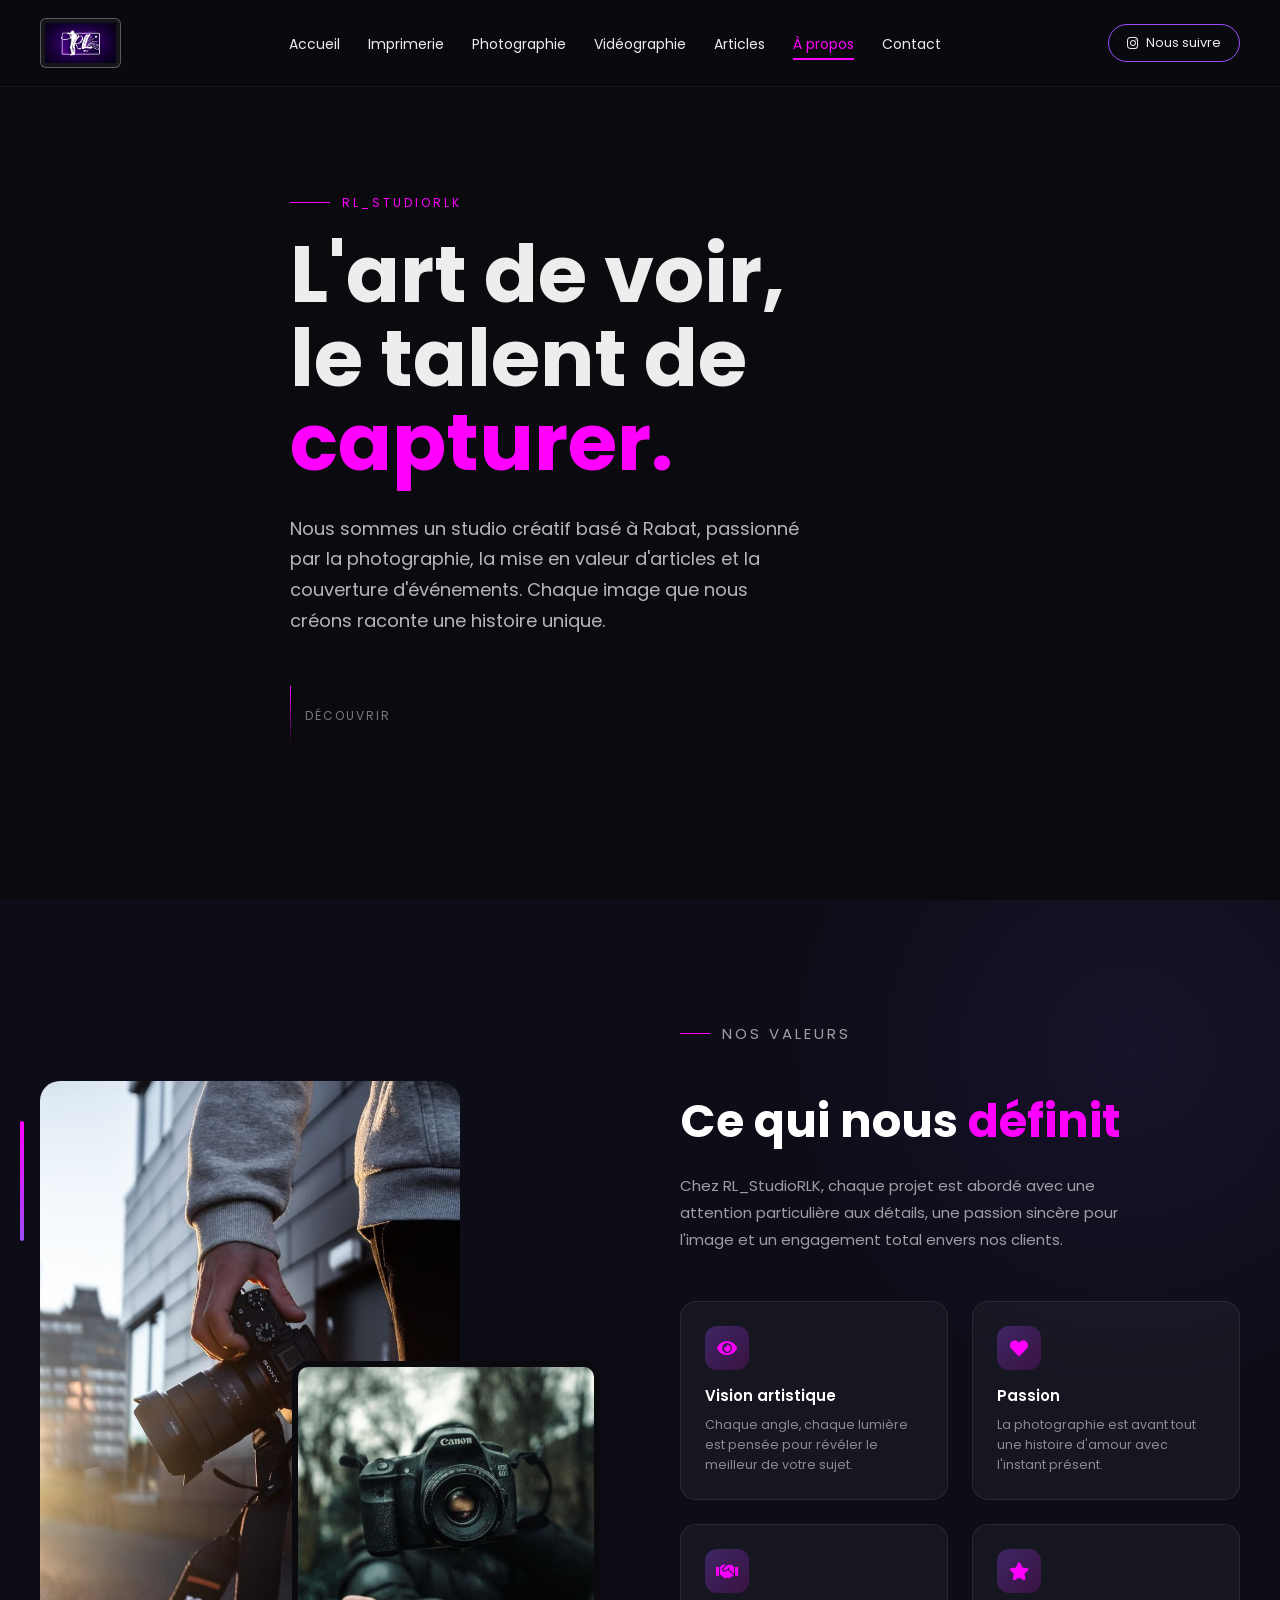
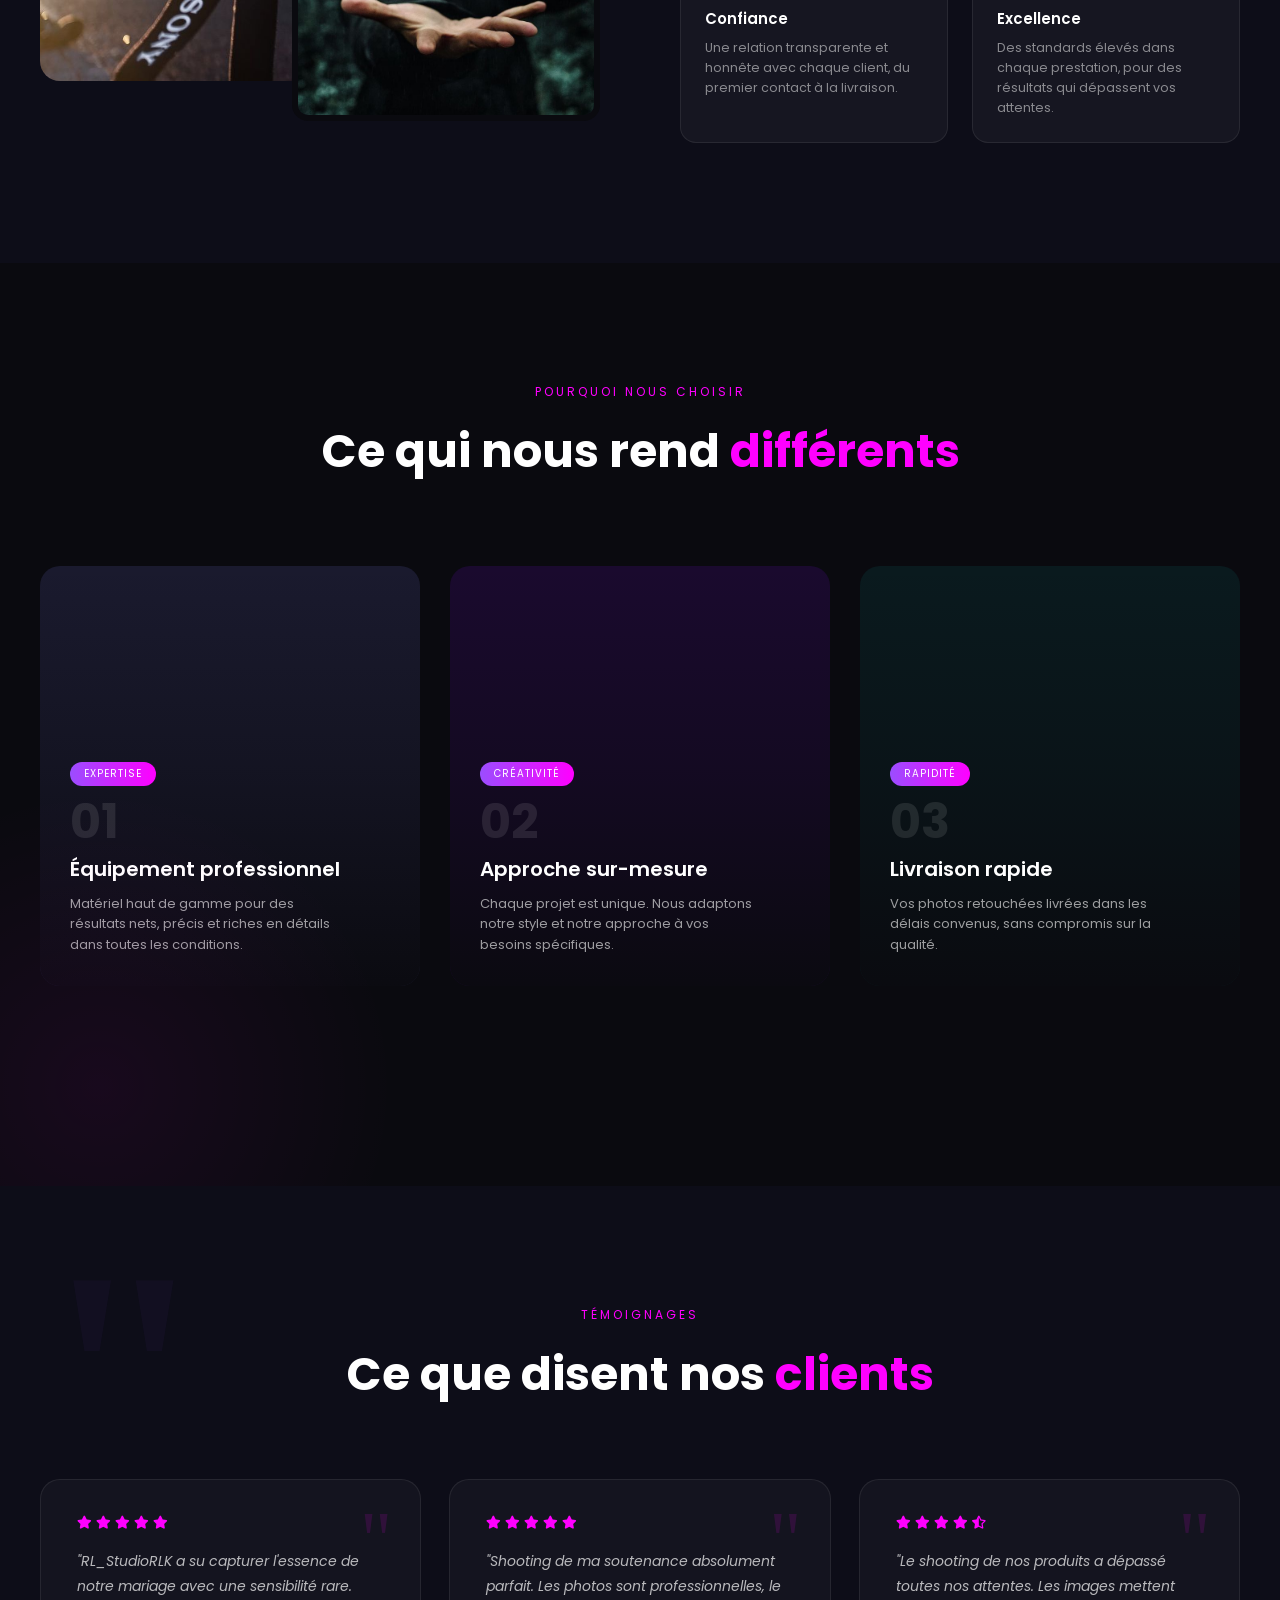
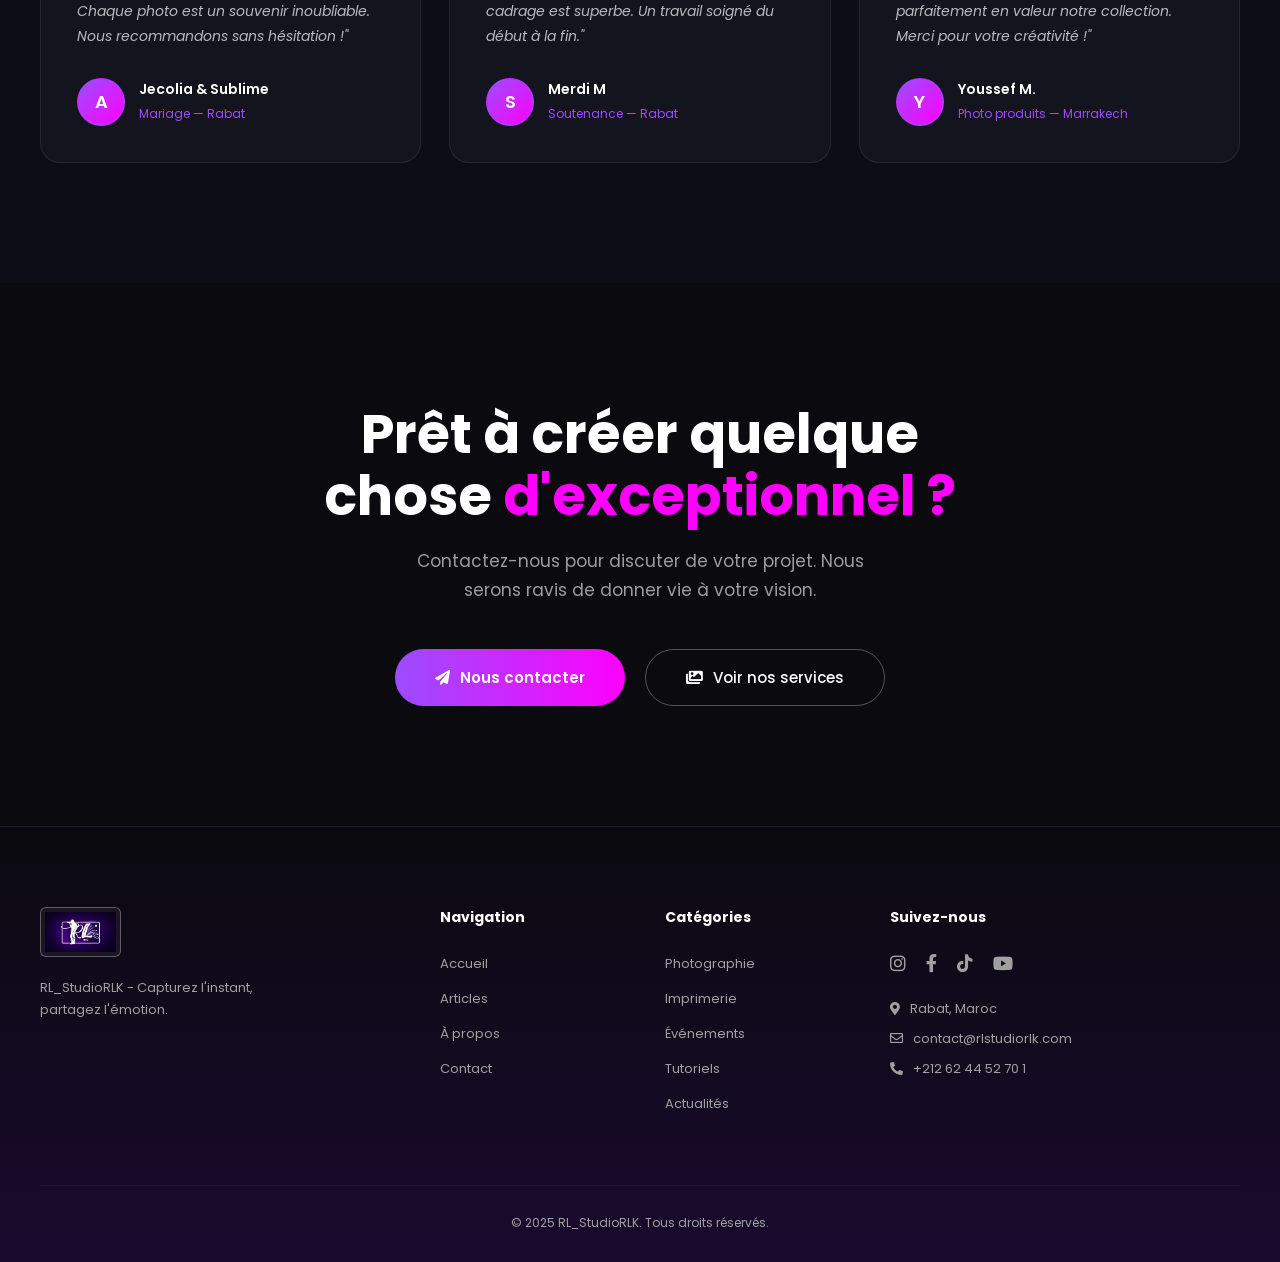
==== a propos.html @ 7da721a1 "mise à jour" ====
<!DOCTYPE html>
<html lang="fr">
<head>
    <meta charset="UTF-8">
    <meta name="viewport" content="width=device-width, initial-scale=1.0">
    <title>RL_STUDIORLK - À propos</title>
    <link rel="stylesheet" href="https://cdnjs.cloudflare.com/ajax/libs/font-awesome/5.15.3/css/all.min.css">
    <link href="https://fonts.googleapis.com/css2?family=Poppins:wght@300;400;500;600;700&display=swap" rel="stylesheet">
    <style>
        :root {
            --primary: #9b4dff;
            --accent: #ff00ff;
            --bg-dark: #0a0a0f;
            --text-light: #ffffff;
            --text-gray: #a0a0a0;
            --nav-bg: rgba(10, 10, 15, 0.97);
        }
        * { margin: 0; padding: 0; box-sizing: border-box; font-family: 'Poppins', sans-serif; }
        body { background-color: var(--bg-dark); color: #ededed; overflow-x: hidden; }
        a { text-decoration: none; color: inherit; }
        ul { list-style: none; }
        .container { max-width: 1600px; margin: 0 auto; padding: 0 40px; }

        /* ===== ANIMATIONS ===== */
        .reveal { opacity: 0; transform: translateY(40px); transition: opacity 0.8s ease, transform 0.8s ease; }
        .reveal.from-left { transform: translateX(-60px); }
        .reveal.from-right { transform: translateX(60px); }
        .reveal.visible { opacity: 1; transform: translate(0, 0); }
        .reveal.delay-1 { transition-delay: 0.1s; }
        .reveal.delay-2 { transition-delay: 0.2s; }
        .reveal.delay-3 { transition-delay: 0.3s; }
        .reveal.delay-4 { transition-delay: 0.4s; }
        .reveal.delay-5 { transition-delay: 0.5s; }

        /* ===== NAVBAR ===== */
        nav { position: fixed; top: 0; left: 0; right: 0; z-index: 1000; background: var(--nav-bg); padding: 18px 0; border-bottom: 1px solid rgba(255,255,255,0.05); backdrop-filter: blur(10px); }
        nav .container { display: flex; justify-content: space-between; align-items: center; }
        .logo { font-weight: 700; font-size: 22px; display: flex; align-items: center; gap: 10px; z-index: 1100; position: relative; }
        .logo-box { border: 1px solid rgba(255,255,255,0.3); padding: 4px; border-radius: 6px; display: flex; align-items: center; justify-content: center; background: rgba(255,255,255,0.05); }
        .logo-box img { height: 40px; width: auto; display: block; object-fit: contain; }
        .nav-links { display: flex; gap: 28px; }
        .nav-links li a { font-size: 14px; font-weight: 400; transition: color 0.3s; }
        .nav-links li a:hover { color: var(--primary); }
        .nav-links li a.active { color: var(--accent); border-bottom: 2px solid var(--accent); padding-bottom: 4px; }
        .btn-follow { border: 1px solid var(--primary); padding: 8px 18px; border-radius: 20px; display: flex; align-items: center; gap: 8px; font-size: 13px; transition: background 0.3s, color 0.3s; white-space: nowrap; }
        .btn-follow:hover { background: var(--primary); color: white; }

        /* ===== HAMBURGER ===== */
        .mobile-close { position: absolute; top: 24px; right: 24px; width: 44px; height: 44px; background: rgba(255,255,255,0.08); border: 1px solid rgba(255,255,255,0.25); border-radius: 50%; display: flex; justify-content: center; align-items: center; cursor: pointer; z-index: 10; padding: 0; transition: background 0.3s, border-color 0.3s; }
        .mobile-close:hover { background: rgba(255,255,255,0.15); border-color: white; }
        .mobile-close span { display: block; width: 20px; height: 2px; background: #fff; border-radius: 2px; position: absolute; }
        .mobile-close span:nth-child(1) { transform: rotate(45deg); }
        .mobile-close span:nth-child(2) { transform: rotate(-45deg); }
        .hamburger { display: none; flex-direction: column; justify-content: center; align-items: center; gap: 5px; width: 40px; height: 40px; cursor: pointer; z-index: 1200; position: relative; border: 1px solid rgba(255,255,255,0.15); border-radius: 8px; padding: 8px; background: transparent; transition: border-color 0.3s; }
        .hamburger:hover { border-color: var(--primary); }
        .hamburger.open { border-color: rgba(255,255,255,0.5); background: rgba(255,255,255,0.05); }
        .hamburger span { display: block; width: 22px; height: 2px; background: #fff; border-radius: 2px; transition: all 0.35s cubic-bezier(0.4,0,0.2,1); transform-origin: center; }
        .hamburger.open span:nth-child(1) { transform: translateY(7px) rotate(45deg); }
        .hamburger.open span:nth-child(2) { opacity: 0; transform: scaleX(0); }
        .hamburger.open span:nth-child(3) { transform: translateY(-7px) rotate(-45deg); }
        .mobile-menu { display: none; position: fixed; top: 0; left: 0; right: 0; bottom: 0; background: var(--bg-dark); z-index: 1100; flex-direction: column; justify-content: center; align-items: center; opacity: 0; pointer-events: none; transition: opacity 0.4s ease; }
        .mobile-menu.open { opacity: 1; pointer-events: all; }
        .mobile-menu::before { content: ''; position: absolute; top: -200px; right: -200px; width: 600px; height: 600px; background: radial-gradient(circle, rgba(155,77,255,0.12) 0%, transparent 70%); pointer-events: none; }
        .mobile-menu::after { content: ''; position: absolute; bottom: -200px; left: -200px; width: 500px; height: 500px; background: radial-gradient(circle, rgba(255,0,255,0.08) 0%, transparent 70%); pointer-events: none; }
        .mobile-nav-links { display: flex; flex-direction: column; align-items: center; gap: 8px; width: 100%; padding: 0 30px; position: relative; z-index: 1; }
        .mobile-nav-links li { width: 100%; text-align: center; opacity: 0; transform: translateY(20px); transition: opacity 0.4s ease, transform 0.4s ease; }
        .mobile-menu.open .mobile-nav-links li { opacity: 1; transform: translateY(0); }
        .mobile-menu.open .mobile-nav-links li:nth-child(1){transition-delay:.1s}
        .mobile-menu.open .mobile-nav-links li:nth-child(2){transition-delay:.17s}
        .mobile-menu.open .mobile-nav-links li:nth-child(3){transition-delay:.24s}
        .mobile-menu.open .mobile-nav-links li:nth-child(4){transition-delay:.31s}
        .mobile-menu.open .mobile-nav-links li:nth-child(5){transition-delay:.38s}
        .mobile-menu.open .mobile-nav-links li:nth-child(6){transition-delay:.45s}
        .mobile-nav-links li a { display: block; font-size: 28px; font-weight: 600; color: white; padding: 14px 0; letter-spacing: 1px; transition: color 0.3s; border-bottom: 1px solid rgba(255,255,255,0.06); }
        .mobile-nav-links li:last-child a { border-bottom: none; }
        .mobile-nav-links li a:hover, .mobile-nav-links li a.active { color: var(--accent); }
        .mobile-follow { margin-top: 40px; opacity: 0; transform: translateY(20px); transition: opacity 0.4s ease 0.55s, transform 0.4s ease 0.55s; position: relative; z-index: 1; }
        .mobile-menu.open .mobile-follow { opacity: 1; transform: translateY(0); }
        .mobile-follow a { display: flex; align-items: center; gap: 10px; background: linear-gradient(90deg,#9b4dff,#ff00ff); padding: 14px 40px; border-radius: 30px; font-size: 15px; font-weight: 600; color: white; }
        .mobile-social { display: flex; gap: 24px; margin-top: 30px; opacity: 0; transform: translateY(20px); transition: opacity 0.4s ease 0.62s, transform 0.4s ease 0.62s; position: relative; z-index: 1; }
        .mobile-menu.open .mobile-social { opacity: 1; transform: translateY(0); }
        .mobile-social a { color: var(--text-gray); font-size: 20px; transition: color 0.3s; }
        .mobile-social a:hover { color: var(--accent); }

        /* ===== HERO IMMERSIF ===== */
        .hero-about {
            min-height: 100vh;
            position: relative;
            display: flex;
            align-items: center;
            overflow: hidden;
        }

        .hero-about-bg {
            position: absolute;
            inset: 0;
            background: url('VOTRE_PHOTO_HERO.jpg') no-repeat center center; /* ← ton image */
            background-size: cover;
            z-index: 0;
            transform: scale(1.05);
            transition: transform 8s ease;
        }
        .hero-about-bg.loaded { transform: scale(1); }

        /* Dégradé sombre sur toute la surface */
        .hero-about::after {
            content: '';
            position: absolute;
            inset: 0;
            background: linear-gradient(
                to right,
                rgba(10,10,15,0.92) 0%,
                rgba(10,10,15,0.65) 50%,
                rgba(10,10,15,0.3) 100%
            );
            z-index: 1;
        }

        .hero-about .container {
            position: relative;
            z-index: 2;
            padding-top: 120px;
            padding-bottom: 80px;
        }

        .hero-about-label {
            font-size: 12px;
            text-transform: uppercase;
            letter-spacing: 3px;
            color: var(--accent);
            margin-bottom: 20px;
            display: flex;
            align-items: center;
            gap: 12px;
        }
        .hero-about-label::before {
            content: '';
            display: block;
            width: 40px;
            height: 1px;
            background: var(--accent);
        }

        .hero-about h1 {
            font-size: 80px;
            font-weight: 700;
            line-height: 1.05;
            margin-bottom: 30px;
            max-width: 700px;
        }
        .hero-about h1 span { color: var(--accent); }

        .hero-about-desc {
            font-size: 18px;
            color: rgba(255,255,255,0.7);
            max-width: 520px;
            line-height: 1.7;
            margin-bottom: 50px;
        }

        .hero-scroll {
            display: flex;
            align-items: center;
            gap: 14px;
            color: rgba(255,255,255,0.45);
            font-size: 12px;
            letter-spacing: 2px;
            text-transform: uppercase;
        }
        .scroll-line {
            width: 1px;
            height: 60px;
            background: linear-gradient(to bottom, var(--accent), transparent);
            animation: scrollPulse 2s ease infinite;
        }
        @keyframes scrollPulse {
            0%, 100% { opacity: 1; }
            50% { opacity: 0.3; }
        }

        /* ===== SECTION LABEL COMMUN ===== */
        .section-tag {
            font-size: 12px;
            text-transform: uppercase;
            letter-spacing: 3px;
            color: var(--accent);
            display: flex;
            align-items: center;
            gap: 12px;
            margin-bottom: 16px;
        }
        .section-tag::before {
            content: '';
            display: block;
            width: 30px;
            height: 1px;
            background: var(--accent);
        }

        /* ===== VALEURS ===== */
        .valeurs {
            padding: 120px 0;
            background: #0d0d18;
            position: relative;
            overflow: hidden;
        }

        .valeurs::before {
            content: '';
            position: absolute;
            top: -200px; right: -200px;
            width: 700px; height: 700px;
            background: radial-gradient(circle, rgba(155,77,255,0.08) 0%, transparent 70%);
            pointer-events: none;
        }

        .valeurs-layout {
            display: grid;
            grid-template-columns: 1fr 1fr;
            gap: 80px;
            align-items: center;
        }

        .valeurs-image {
            position: relative;
            height: 600px;
        }

        .valeurs-img-main {
            width: 75%;
            height: 100%;
            object-fit: cover;
            border-radius: 20px;
            display: block;
        }

        .valeurs-img-overlay {
            position: absolute;
            bottom: -40px;
            right: 0;
            width: 55%;
            height: 60%;
            object-fit: cover;
            border-radius: 16px;
            border: 6px solid var(--bg-dark);
        }

        .valeurs-accent-line {
            position: absolute;
            top: 40px;
            left: -20px;
            width: 4px;
            height: 120px;
            background: linear-gradient(to bottom, var(--accent), var(--primary));
            border-radius: 2px;
        }

        .valeurs-text h2 {
            font-size: 46px;
            font-weight: 700;
            line-height: 1.15;
            margin-bottom: 24px;
            color: white;
        }
        .valeurs-text h2 span { color: var(--accent); }

        .valeurs-text > p {
            font-size: 15px;
            color: rgba(255,255,255,0.6);
            line-height: 1.8;
            margin-bottom: 48px;
            max-width: 460px;
        }

        .valeurs-grid {
            display: grid;
            grid-template-columns: 1fr 1fr;
            gap: 24px;
        }

        .valeur-card {
            background: rgba(255,255,255,0.04);
            border: 1px solid rgba(255,255,255,0.08);
            border-radius: 16px;
            padding: 24px;
            transition: border-color 0.3s, background 0.3s;
        }
        .valeur-card:hover {
            border-color: rgba(155,77,255,0.4);
            background: rgba(155,77,255,0.06);
        }

        .valeur-icon {
            width: 44px;
            height: 44px;
            border-radius: 12px;
            background: linear-gradient(135deg, rgba(155,77,255,0.3), rgba(255,0,255,0.15));
            display: flex;
            align-items: center;
            justify-content: center;
            font-size: 18px;
            color: var(--accent);
            margin-bottom: 14px;
        }

        .valeur-card h4 {
            font-size: 15px;
            font-weight: 600;
            color: white;
            margin-bottom: 8px;
        }

        .valeur-card p {
            font-size: 12.5px;
            color: rgba(255,255,255,0.5);
            line-height: 1.6;
        }

        /* ===== POURQUOI NOUS ===== */
        .pourquoi {
            padding: 120px 0;
            background: var(--bg-dark);
            position: relative;
            overflow: hidden;
        }

        .pourquoi::after {
            content: '';
            position: absolute;
            bottom: -200px; left: -200px;
            width: 600px; height: 600px;
            background: radial-gradient(circle, rgba(255,0,255,0.06) 0%, transparent 70%);
            pointer-events: none;
        }

        .pourquoi-header {
            text-align: center;
            margin-bottom: 80px;
        }
        .pourquoi-header .section-tag {
            justify-content: center;
        }
        .pourquoi-header .section-tag::before { display: none; }
        .pourquoi-header h2 {
            font-size: 46px;
            font-weight: 700;
            color: white;
        }
        .pourquoi-header h2 span { color: var(--accent); }

        .pourquoi-grid {
            display: grid;
            grid-template-columns: repeat(3, 1fr);
            gap: 30px;
            margin-bottom: 80px;
        }

        .pourquoi-card {
            position: relative;
            border-radius: 20px;
            overflow: hidden;
            height: 420px;
            cursor: pointer;
        }

        .pourquoi-card-bg {
            position: absolute;
            inset: 0;
            background-size: cover;
            background-position: center;
            transition: transform 0.6s ease;
        }
        .pourquoi-card:hover .pourquoi-card-bg { transform: scale(1.08); }

        .pourquoi-card::after {
            content: '';
            position: absolute;
            inset: 0;
            background: linear-gradient(to top, rgba(10,10,15,0.95) 0%, rgba(10,10,15,0.4) 50%, transparent 100%);
            z-index: 1;
        }

        .pourquoi-card-content {
            position: absolute;
            bottom: 0;
            left: 0;
            right: 0;
            padding: 30px;
            z-index: 2;
        }

        .pourquoi-number {
            font-size: 48px;
            font-weight: 700;
            color: rgba(255,255,255,0.1);
            line-height: 1;
            margin-bottom: 8px;
            font-family: 'Poppins', sans-serif;
        }

        .pourquoi-card-content h3 {
            font-size: 20px;
            font-weight: 600;
            color: white;
            margin-bottom: 10px;
        }

        .pourquoi-card-content p {
            font-size: 13px;
            color: rgba(255,255,255,0.6);
            line-height: 1.6;
            max-width: 280px;
        }

        .pourquoi-tag {
            display: inline-block;
            background: linear-gradient(90deg, var(--primary), var(--accent));
            padding: 4px 14px;
            border-radius: 20px;
            font-size: 10px;
            text-transform: uppercase;
            letter-spacing: 1px;
            color: white;
            margin-bottom: 12px;
        }

        /* ===== TÉMOIGNAGES ===== */
        .temoignages {
            padding: 120px 0;
            background: #0d0d18;
            position: relative;
            overflow: hidden;
        }

        .temoignages::before {
            content: '"';
            position: absolute;
            top: 40px;
            left: 40px;
            font-size: 300px;
            font-weight: 700;
            color: rgba(155,77,255,0.04);
            line-height: 1;
            font-family: Georgia, serif;
            pointer-events: none;
        }

        .temoignages-header {
            text-align: center;
            margin-bottom: 70px;
        }
        .temoignages-header .section-tag {
            justify-content: center;
        }
        .temoignages-header .section-tag::before { display: none; }
        .temoignages-header h2 {
            font-size: 46px;
            font-weight: 700;
            color: white;
        }
        .temoignages-header h2 span { color: var(--accent); }

        .temoignages-grid {
            display: grid;
            grid-template-columns: repeat(3, 1fr);
            gap: 28px;
        }

        .temoignage-card {
            background: rgba(255,255,255,0.03);
            border: 1px solid rgba(255,255,255,0.08);
            border-radius: 20px;
            padding: 36px;
            position: relative;
            transition: border-color 0.3s, transform 0.3s;
        }
        .temoignage-card:hover {
            border-color: rgba(155,77,255,0.35);
            transform: translateY(-6px);
        }

        .temoignage-card::before {
            content: '"';
            position: absolute;
            top: 20px;
            right: 28px;
            font-size: 80px;
            color: rgba(255,0,255,0.12);
            font-family: Georgia, serif;
            line-height: 1;
        }

        .stars {
            display: flex;
            gap: 4px;
            margin-bottom: 20px;
        }
        .stars i { color: var(--accent); font-size: 13px; }

        .temoignage-card blockquote {
            font-size: 14px;
            color: rgba(255,255,255,0.7);
            line-height: 1.8;
            margin-bottom: 28px;
            font-style: italic;
        }

        .temoignage-author {
            display: flex;
            align-items: center;
            gap: 14px;
        }

        .author-avatar {
            width: 48px;
            height: 48px;
            border-radius: 50%;
            object-fit: cover;
            border: 2px solid rgba(155,77,255,0.4);
            background: linear-gradient(135deg, var(--primary), var(--accent));
            display: flex;
            align-items: center;
            justify-content: center;
            font-size: 18px;
            font-weight: 600;
            color: white;
            flex-shrink: 0;
        }

        .author-info h5 {
            font-size: 14px;
            font-weight: 600;
            color: white;
        }
        .author-info span {
            font-size: 12px;
            color: var(--primary);
        }

        /* ===== CTA FINAL ===== */
        .cta-section {
            padding: 120px 0;
            position: relative;
            overflow: hidden;
            text-align: center;
        }

        .cta-section-bg {
            position: absolute;
            inset: 0;
            background: url('VOTRE_PHOTO_CTA.jpg') no-repeat center center; /* ← ton image */
            background-size: cover;
            z-index: 0;
        }

        .cta-section::after {
            content: '';
            position: absolute;
            inset: 0;
            background: rgba(10,10,15,0.82);
            z-index: 1;
        }

        .cta-section .container {
            position: relative;
            z-index: 2;
        }

        .cta-section h2 {
            font-size: 54px;
            font-weight: 700;
            color: white;
            margin-bottom: 20px;
            line-height: 1.15;
        }
        .cta-section h2 span { color: var(--accent); }

        .cta-section p {
            font-size: 17px;
            color: rgba(255,255,255,0.6);
            max-width: 500px;
            margin: 0 auto 44px;
            line-height: 1.7;
        }

        .cta-buttons {
            display: flex;
            gap: 20px;
            justify-content: center;
            flex-wrap: wrap;
        }

        .btn-primary-cta {
            background: linear-gradient(90deg, var(--primary), var(--accent));
            color: white;
            padding: 16px 40px;
            border-radius: 40px;
            font-size: 15px;
            font-weight: 600;
            transition: opacity 0.3s, transform 0.3s;
            display: inline-flex;
            align-items: center;
            gap: 10px;
        }
        .btn-primary-cta:hover { opacity: 0.88; transform: translateY(-2px); }

        .btn-outline-cta {
            border: 1px solid rgba(255,255,255,0.3);
            color: white;
            padding: 16px 40px;
            border-radius: 40px;
            font-size: 15px;
            font-weight: 500;
            transition: border-color 0.3s, background 0.3s;
            display: inline-flex;
            align-items: center;
            gap: 10px;
        }
        .btn-outline-cta:hover { border-color: var(--primary); background: rgba(155,77,255,0.1); }

        /* ===== FOOTER ===== */
        footer { padding: 80px 0 30px; background: linear-gradient(to bottom, #0a0a0f, #1a0a2e); border-top: 1px solid rgba(255,255,255,0.05); }
        .footer-grid { display: grid; grid-template-columns: 2fr 1fr 1fr 2fr; gap: 50px; margin-bottom: 60px; }
        .footer-logo-desc p { font-size: 13px; color: var(--text-gray); margin-top: 20px; max-width: 250px; line-height: 1.7; }
        .footer-col h4 { font-size: 14px; margin-bottom: 22px; color: var(--text-light); }
        .footer-col ul li { margin-bottom: 10px; }
        .footer-col ul li a { font-size: 13px; color: var(--text-gray); transition: color 0.3s; }
        .footer-col ul li a:hover { color: var(--primary); }
        .footer-contact p { font-size: 13px; color: var(--text-gray); margin-bottom: 10px; display: flex; align-items: center; gap: 10px; }
        .social-icons { display: flex; gap: 20px; }
        .social-icons a { color: var(--text-gray); font-size: 18px; transition: color 0.3s; }
        .social-icons a:hover { color: var(--accent); }
        .footer-bottom { border-top: 1px solid rgba(255,255,255,0.05); padding-top: 28px; text-align: center; font-size: 12px; color: var(--text-gray); }

        /* ===== RESPONSIVE TABLET ===== */
        @media (max-width: 900px) {
            .nav-links, .btn-follow { display: none; }
            .hamburger { display: flex; }
            .mobile-menu { display: flex; }
            .container { padding: 0 28px; }

            .hero-about h1 { font-size: 52px; }
            .hero-about-desc { font-size: 16px; }

            .valeurs-layout { grid-template-columns: 1fr; gap: 50px; }
            .valeurs-image { height: 400px; }
            .valeurs-text h2 { font-size: 36px; }

            .pourquoi-grid { grid-template-columns: 1fr; gap: 20px; }
            .pourquoi-card { height: 320px; }
            .pourquoi-header h2 { font-size: 36px; }

            .temoignages-grid { grid-template-columns: 1fr; gap: 20px; }
            .temoignages-header h2 { font-size: 36px; }

            .cta-section h2 { font-size: 40px; }

            .footer-grid { grid-template-columns: 1fr 1fr; gap: 35px; }
            .footer-logo-desc { grid-column: 1 / -1; }
        }

        /* ===== RESPONSIVE MOBILE ===== */
        @media (max-width: 600px) {
            .container { padding: 0 20px; }
            .hero-about h1 { font-size: 38px; }
            .hero-about-desc { font-size: 14px; }
            .valeurs { padding: 80px 0; }
            .valeurs-grid { grid-template-columns: 1fr; }
            .valeurs-img-overlay { display: none; }
            .pourquoi { padding: 80px 0; }
            .temoignages { padding: 80px 0; }
            .cta-section { padding: 80px 0; }
            .cta-section h2 { font-size: 30px; }
            .cta-buttons { flex-direction: column; align-items: center; }
            .footer-grid { grid-template-columns: 1fr; gap: 30px; }
            footer { padding: 60px 0 25px; }
        }
    </style>
</head>
<body>

    <!-- ==================== NAVBAR ==================== -->
    <nav>
        <div class="container">
            <a href="index.html" class="logo"><div class="logo-box"><img src="LOGO.png" alt="RL Studio Logo"></div></a>
            <ul class="nav-links">
                <li><a href="index.html">Accueil</a></li>
                <li><a href="imprimerie.html">Imprimerie</a></li>
                <li><a href="photographie.html">Photographie</a></li>
                <li><a href="vidéographie.html">Vidéographie</a></li>
                <li><a href="articles.html">Articles</a></li>
             
                <li><a href="apropos.html" class="active">À propos</a></li>
                <li><a href="contacts.html">Contact</a></li>
            </ul>
            <a href="#" class="btn-follow"><i class="fab fa-instagram"></i> Nous suivre</a>
            <button class="hamburger" id="hamburger" aria-label="Ouvrir le menu"><span></span><span></span><span></span></button>
        </div>
    </nav>

    <!-- ==================== MOBILE MENU ==================== -->
    <div class="mobile-menu" id="mobileMenu">
        <button class="mobile-close" id="mobileClose" aria-label="Fermer le menu"><span></span><span></span></button>
        <ul class="mobile-nav-links">
            <li><a href="index.html">Accueil</a></li>
            <li><a href="imprimerie.html">Imprimerie</a></li>
            <li><a href="photographie.html">Photographie</a></li>
          <li><a href="vidéographie.html">Vidéographie</a></li>
                <li><a href="articles.html">Articles</a></li>
            <li><a href="a propos.html" class="active">À propos</a></li>
            <li><a href="contacts.html">Contact</a></li>
        </ul>
        <div class="mobile-follow"><a href="#"><i class="fab fa-instagram"></i> Nous suivre</a></div>
        <div class="mobile-social">
            <a href="#"><i class="fab fa-instagram"></i></a>
            <a href="#"><i class="fab fa-facebook-f"></i></a>
            <a href="#"><i class="fab fa-tiktok"></i></a>
            <a href="#"><i class="fab fa-youtube"></i></a>
        </div>
    </div>

    <!-- ==================== HERO IMMERSIF ==================== -->
    <section class="hero-about">
        <div class="hero-about-bg" id="heroBg"></div>
        <div class="container">
            <p class="hero-about-label reveal delay-1">RL_STUDIORLK</p>
            <h1 class="reveal delay-2">L'art de voir,<br>le talent de <span>capturer.</span></h1>
            <p class="hero-about-desc reveal delay-3">
                Nous sommes un studio créatif basé à Rabat, passionné par la photographie, la mise en valeur d'articles et la couverture d'événements. Chaque image que nous créons raconte une histoire unique.
            </p>
            <div class="hero-scroll reveal delay-4">
                <div class="scroll-line"></div>
                Découvrir
            </div>
        </div>
    </section>

    <!-- ==================== NOS VALEURS ==================== -->
    <section class="valeurs">
        <div class="container">
            <div class="valeurs-layout">
                <!-- Images -->
                <div class="valeurs-image reveal from-left delay-1">
                    <div class="valeurs-accent-line"></div>
                    <img src="pho.jpg" alt="Studio RL" class="valeurs-img-main">
                    <!-- ↑ remplace par ton image -->
                    <img src="ou.jpg" alt="Travail en studio" class="valeurs-img-overlay">
                    <!-- ↑ remplace par ton image -->
                </div>
                <!-- Texte + cartes valeurs -->
                <div class="valeurs-text">
                    <p class="section-tag reveal delay-1">Nos valeurs</p>
                    <h2 class="reveal delay-2">Ce qui nous <span>définit</span></h2>
                    <p class="reveal delay-3">Chez RL_StudioRLK, chaque projet est abordé avec une attention particulière aux détails, une passion sincère pour l'image et un engagement total envers nos clients.</p>
                    <div class="valeurs-grid">
                        <div class="valeur-card reveal delay-2">
                            <div class="valeur-icon"><i class="fas fa-eye"></i></div>
                            <h4>Vision artistique</h4>
                            <p>Chaque angle, chaque lumière est pensée pour révéler le meilleur de votre sujet.</p>
                        </div>
                        <div class="valeur-card reveal delay-3">
                            <div class="valeur-icon"><i class="fas fa-heart"></i></div>
                            <h4>Passion</h4>
                            <p>La photographie est avant tout une histoire d'amour avec l'instant présent.</p>
                        </div>
                        <div class="valeur-card reveal delay-4">
                            <div class="valeur-icon"><i class="fas fa-handshake"></i></div>
                            <h4>Confiance</h4>
                            <p>Une relation transparente et honnête avec chaque client, du premier contact à la livraison.</p>
                        </div>
                        <div class="valeur-card reveal delay-5">
                            <div class="valeur-icon"><i class="fas fa-star"></i></div>
                            <h4>Excellence</h4>
                            <p>Des standards élevés dans chaque prestation, pour des résultats qui dépassent vos attentes.</p>
                        </div>
                    </div>
                </div>
            </div>
        </div>
    </section>

    <!-- ==================== POURQUOI NOUS CHOISIR ==================== -->
    <section class="pourquoi">
        <div class="container">
            <div class="pourquoi-header">
                <p class="section-tag reveal delay-1">Pourquoi nous choisir</p>
                <h2 class="reveal delay-2">Ce qui nous rend <span>différents</span></h2>
            </div>
            <div class="pourquoi-grid">

                <div class="pourquoi-card reveal delay-1">
                    <div class="pourquoi-card-bg" style="background-image: url('VOTRE_PHOTO_POURQUOI_1.jpg'); background-color: #1a1a2e;"></div>
                    <!-- ↑ remplace par ton image -->
                    <div class="pourquoi-card-content">
                        <span class="pourquoi-tag">Expertise</span>
                        <div class="pourquoi-number">01</div>
                        <h3>Équipement professionnel</h3>
                        <p>Matériel haut de gamme pour des résultats nets, précis et riches en détails dans toutes les conditions.</p>
                    </div>
                </div>

                <div class="pourquoi-card reveal delay-2">
                    <div class="pourquoi-card-bg" style="background-image: url('VOTRE_PHOTO_POURQUOI_2.jpg'); background-color: #1a0a2e;"></div>
                    <!-- ↑ remplace par ton image -->
                    <div class="pourquoi-card-content">
                        <span class="pourquoi-tag">Créativité</span>
                        <div class="pourquoi-number">02</div>
                        <h3>Approche sur-mesure</h3>
                        <p>Chaque projet est unique. Nous adaptons notre style et notre approche à vos besoins spécifiques.</p>
                    </div>
                </div>

                <div class="pourquoi-card reveal delay-3">
                    <div class="pourquoi-card-bg" style="background-image: url('VOTRE_PHOTO_POURQUOI_3.jpg'); background-color: #0a1a1e;"></div>
                    <!-- ↑ remplace par ton image -->
                    <div class="pourquoi-card-content">
                        <span class="pourquoi-tag">Rapidité</span>
                        <div class="pourquoi-number">03</div>
                        <h3>Livraison rapide</h3>
                        <p>Vos photos retouchées livrées dans les délais convenus, sans compromis sur la qualité.</p>
                    </div>
                </div>

            </div>
        </div>
    </section>

    <!-- ==================== TÉMOIGNAGES ==================== -->
    <section class="temoignages">
        <div class="container">
            <div class="temoignages-header">
                <p class="section-tag reveal delay-1">Témoignages</p>
                <h2 class="reveal delay-2">Ce que disent nos <span>clients</span></h2>
            </div>
            <div class="temoignages-grid">

                <div class="temoignage-card reveal delay-1">
                    <div class="stars">
                        <i class="fas fa-star"></i><i class="fas fa-star"></i><i class="fas fa-star"></i><i class="fas fa-star"></i><i class="fas fa-star"></i>
                    </div>
                    <blockquote>
                        "RL_StudioRLK a su capturer l'essence de notre mariage avec une sensibilité rare. Chaque photo est un souvenir inoubliable. Nous recommandons sans hésitation !"
                    </blockquote>
                    <div class="temoignage-author">
                        <div class="author-avatar">A</div>
                        <div class="author-info">
                            <h5>Jecolia & Sublime</h5>
                            <span>Mariage — Rabat</span>
                        </div>
                    </div>
                </div>

                <div class="temoignage-card reveal delay-2">
                    <div class="stars">
                        <i class="fas fa-star"></i><i class="fas fa-star"></i><i class="fas fa-star"></i><i class="fas fa-star"></i><i class="fas fa-star"></i>
                    </div>
                    <blockquote>
                        "Shooting de ma soutenance absolument parfait. Les photos sont professionnelles, le cadrage est superbe. Un travail soigné du début à la fin."
                    </blockquote>
                    <div class="temoignage-author">
                        <div class="author-avatar">S</div>
                        <div class="author-info">
                            <h5>Merdi M</h5>
                            <span>Soutenance — Rabat</span>
                        </div>
                    </div>
                </div>

                <div class="temoignage-card reveal delay-3">
                    <div class="stars">
                        <i class="fas fa-star"></i><i class="fas fa-star"></i><i class="fas fa-star"></i><i class="fas fa-star"></i><i class="fas fa-star-half-alt"></i>
                    </div>
                    <blockquote>
                        "Le shooting de nos produits a dépassé toutes nos attentes. Les images mettent parfaitement en valeur notre collection. Merci pour votre créativité !"
                    </blockquote>
                    <div class="temoignage-author">
                        <div class="author-avatar">Y</div>
                        <div class="author-info">
                            <h5>Youssef M.</h5>
                            <span>Photo produits — Marrakech</span>
                        </div>
                    </div>
                </div>

            </div>
        </div>
    </section>

    <!-- ==================== CTA FINAL ==================== -->
    <section class="cta-section">
        <div class="cta-section-bg"></div>
        <div class="container">
            <h2 class="reveal delay-1">Prêt à créer quelque<br>chose <span>d'exceptionnel ?</span></h2>
            <p class="reveal delay-2">Contactez-nous pour discuter de votre projet. Nous serons ravis de donner vie à votre vision.</p>
            <div class="cta-buttons reveal delay-3">
                <a href="contacts.html" class="btn-primary-cta">
                    <i class="fas fa-paper-plane"></i> Nous contacter
                </a>
                <a href="photographie.html" class="btn-outline-cta">
                    <i class="fas fa-images"></i> Voir nos services
                </a>
            </div>
        </div>
    </section>

    <!-- ==================== FOOTER ==================== -->
    <footer>
        <div class="container">
            <div class="footer-grid">
                <div class="footer-logo-desc">
                    <div class="logo"><div class="logo-box"><img src="LOGO.png" alt="RL Studio Logo"></div></div>
                    <p>RL_StudioRLK - Capturez l'instant, partagez l'émotion.</p>
                </div>
                <div class="footer-col">
                    <h4>Navigation</h4>
                    <ul>
                        <li><a href="index.html">Accueil</a></li>
                        <li><a href="articles.html">Articles</a></li>
                     
                    
                        <li><a href="a propos.html">À propos</a></li>
                        <li><a href="contacts.html">Contact</a></li>
                    </ul>
                </div>
                <div class="footer-col">
                    <h4>Catégories</h4>
                    <ul>
                        <li><a href="photographie.html">Photographie</a></li>
                        <li><a href="imprimerie.html">Imprimerie</a></li>
                        <li><a href="#">Événements</a></li>
                        <li><a href="#">Tutoriels</a></li>
                        <li><a href="#">Actualités</a></li>
                    </ul>
                </div>
                <div class="footer-col">
                    <h4>Suivez-nous</h4>
                    <div class="social-icons" style="margin-bottom:22px;">
                        <a href="#"><i class="fab fa-instagram"></i></a>
                        <a href="#"><i class="fab fa-facebook-f"></i></a>
                        <a href="#"><i class="fab fa-tiktok"></i></a>
                        <a href="#"><i class="fab fa-youtube"></i></a>
                    </div>
                    <div class="footer-contact">
                        <p><i class="fas fa-map-marker-alt"></i> Rabat, Maroc</p>
                        <p><i class="far fa-envelope"></i> contact@rlstudiorlk.com</p>
                        <p><i class="fas fa-phone-alt"></i> +212 62 44 52 70 1</p>
                    </div>
                </div>
            </div>
            <div class="footer-bottom">&copy; 2025 RL_StudioRLK. Tous droits réservés.</div>
        </div>
    </footer>

    <script>
        /* ===== HAMBURGER ===== */
        const hamburger = document.getElementById('hamburger');
        const mobileMenu = document.getElementById('mobileMenu');
        const mobileClose = document.getElementById('mobileClose');
        function openMenu(){ hamburger.classList.add('open'); mobileMenu.classList.add('open'); document.body.style.overflow='hidden'; }
        function closeMenu(){ hamburger.classList.remove('open'); mobileMenu.classList.remove('open'); document.body.style.overflow=''; }
        hamburger.addEventListener('click', openMenu);
        mobileClose.addEventListener('click', closeMenu);
        mobileMenu.querySelectorAll('a').forEach(l => l.addEventListener('click', closeMenu));

        /* ===== SCROLL REVEAL ===== */
        const observer = new IntersectionObserver((entries) => {
            entries.forEach(entry => {
                if (entry.isIntersecting) {
                    entry.target.classList.add('visible');
                    observer.unobserve(entry.target);
                }
            });
        }, { threshold: 0.1, rootMargin: '0px 0px -40px 0px' });
        document.querySelectorAll('.reveal').forEach(el => observer.observe(el));

        /* ===== HERO ANIMATIONS ===== */
        window.addEventListener('load', () => {
            document.querySelectorAll('.hero-about .reveal').forEach(el => el.classList.add('visible'));
            document.getElementById('heroBg').classList.add('loaded');
        });

        /* ===== PARALLAX HERO ===== */
        window.addEventListener('scroll', () => {
            const scrollY = window.scrollY;
            const heroBg = document.getElementById('heroBg');
            if (heroBg && scrollY < window.innerHeight) {
                heroBg.style.transform = `translateY(${scrollY * 0.3}px)`;
            }
        });
    </script>
</body>
</html>
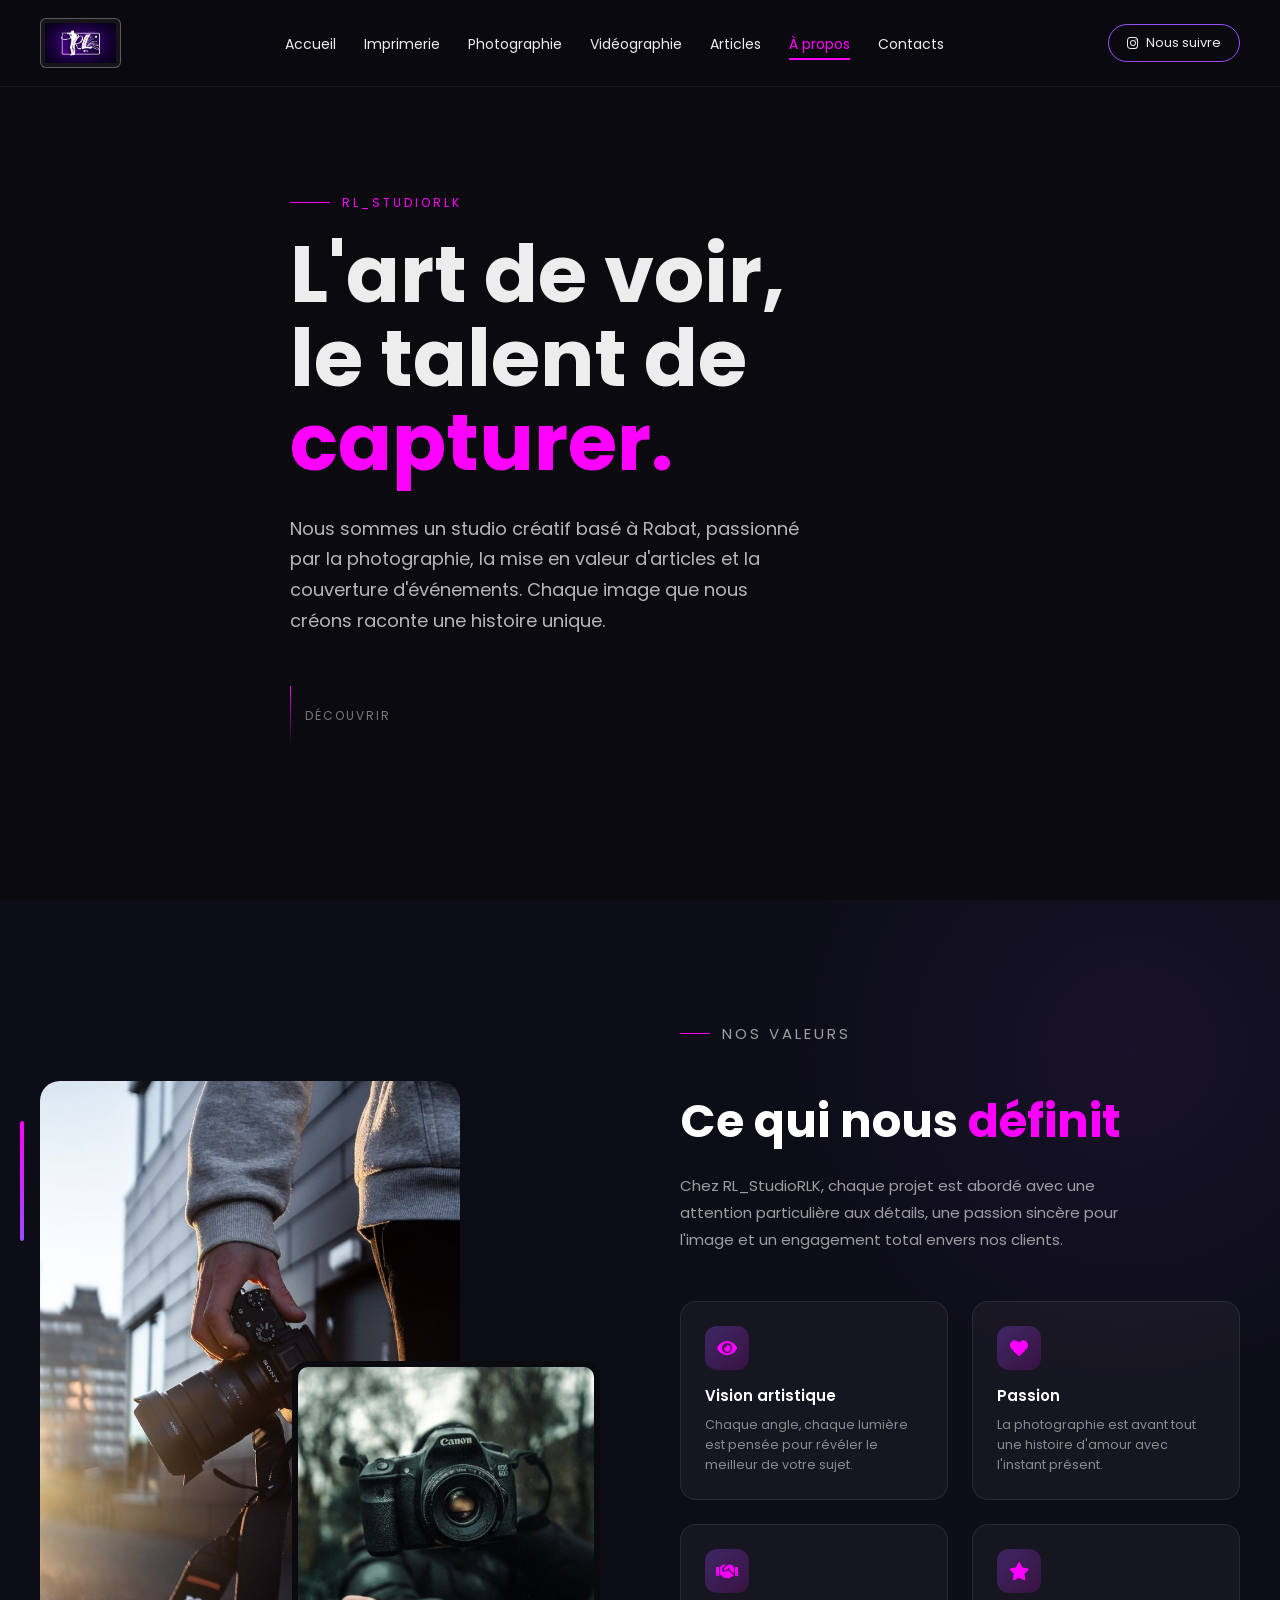
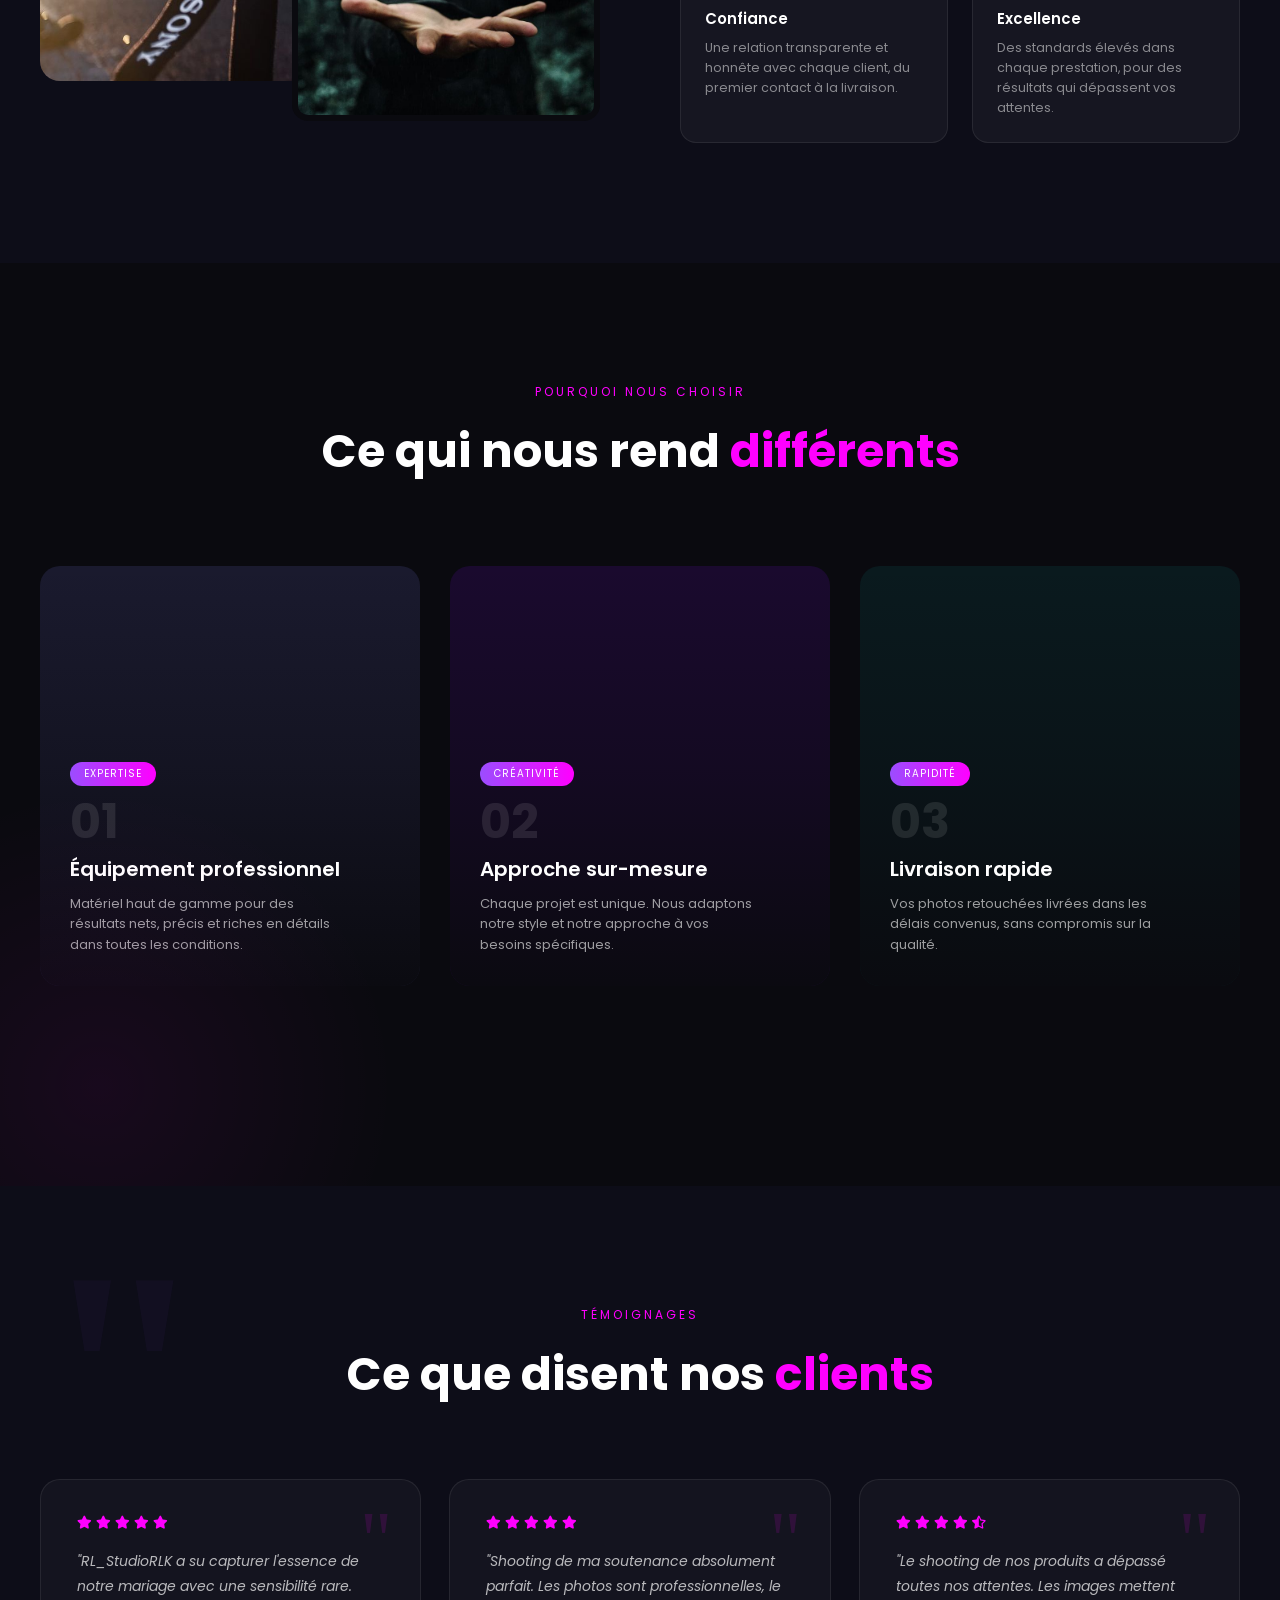
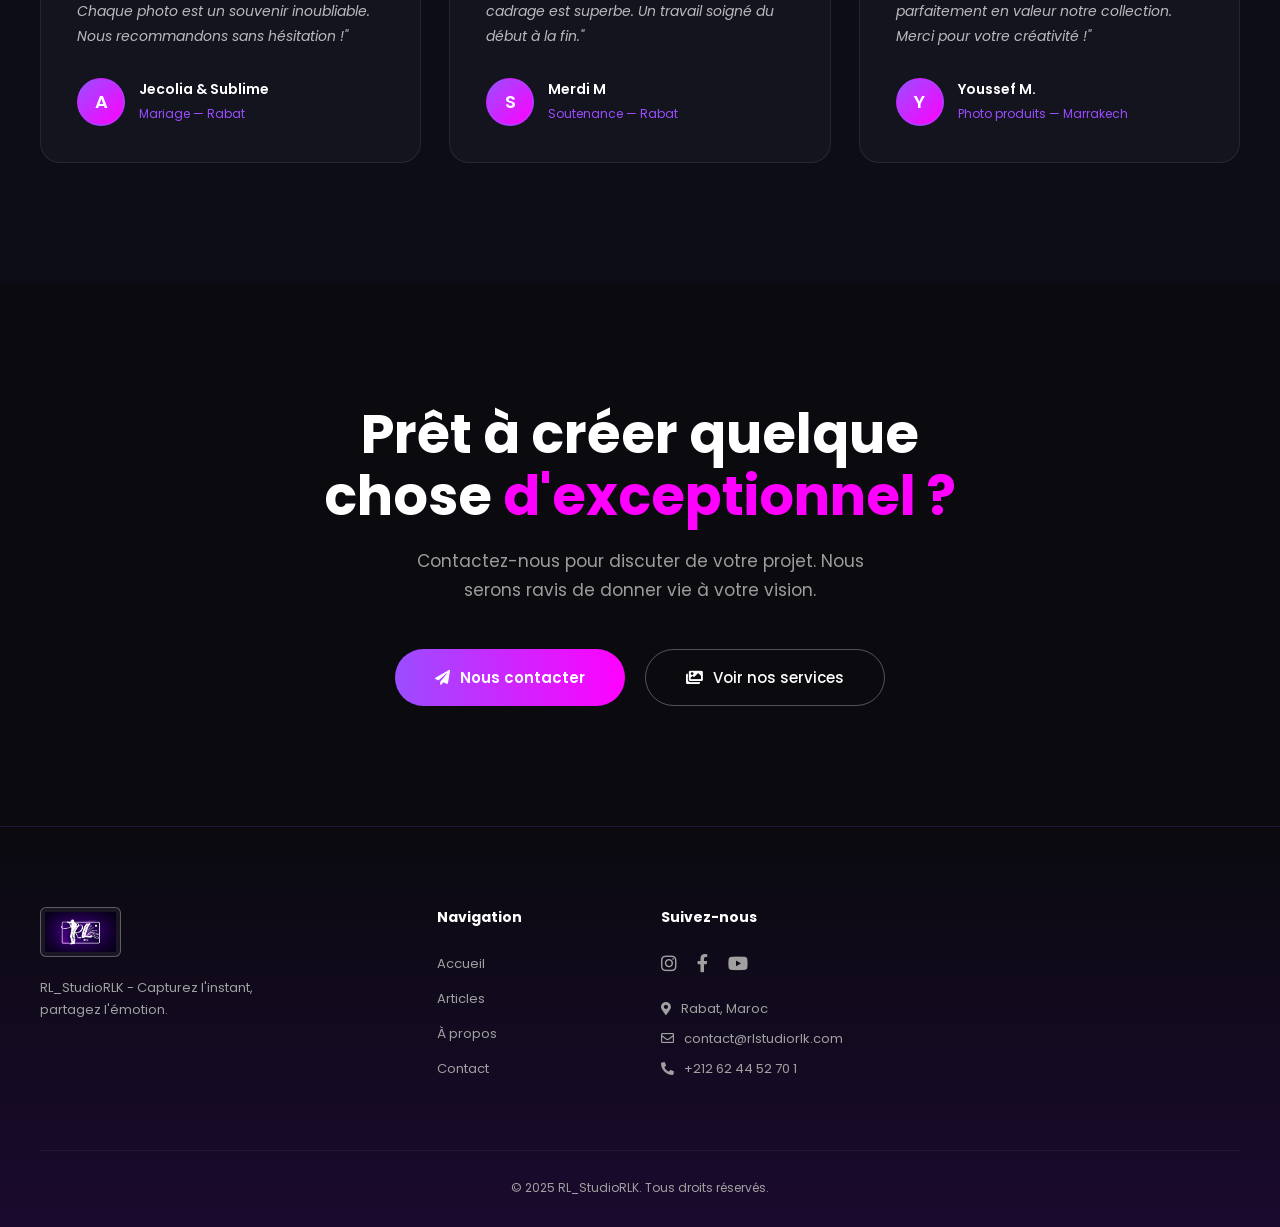
==== commit aad1a5a8: "Mise à jour du site" ====
--- a/a propos.html
+++ b/a propos.html
@@ -691,9 +691,9 @@
                 <li><a href="articles.html">Articles</a></li>
              
                 <li><a href="apropos.html" class="active">À propos</a></li>
-                <li><a href="contacts.html">Contact</a></li>
+                <li><a href="contacts.html">Contacts</a></li>
             </ul>
-            <a href="#" class="btn-follow"><i class="fab fa-instagram"></i> Nous suivre</a>
+            <a href="https://www.instagram.com/rl_studiorlk/" class="btn-follow" target="_blank" rel="noopener noreferrer"><i class="fab fa-instagram"></i> Nous suivre</a>
             <button class="hamburger" id="hamburger" aria-label="Ouvrir le menu"><span></span><span></span><span></span></button>
         </div>
     </nav>
@@ -708,13 +708,13 @@
           <li><a href="vidéographie.html">Vidéographie</a></li>
                 <li><a href="articles.html">Articles</a></li>
             <li><a href="a propos.html" class="active">À propos</a></li>
-            <li><a href="contacts.html">Contact</a></li>
+            <li><a href="contacts.html">Contacts</a></li>
         </ul>
-        <div class="mobile-follow"><a href="#"><i class="fab fa-instagram"></i> Nous suivre</a></div>
+        <div class="mobile-follow"><a href="https://www.instagram.com/rl_studiorlk/" target="_blank" rel="noopener noreferrer"><i class="fab fa-instagram"></i> Nous suivre</a></div>
         <div class="mobile-social">
-            <a href="#"><i class="fab fa-instagram"></i></a>
-            <a href="#"><i class="fab fa-facebook-f"></i></a>
-            <a href="#"><i class="fab fa-tiktok"></i></a>
+            <a href="https://www.instagram.com/rl_studiorlk/" target="_blank" rel="noopener noreferrer"><i class="fab fa-instagram"></i></a>
+            <a href="https://www.facebook.com/rlstudiorlk" target="_blank" rel="noopener noreferrer"><i class="fab fa-facebook-f"></i></a>
+           
             <a href="#"><i class="fab fa-youtube"></i></a>
         </div>
     </div>
@@ -922,22 +922,13 @@
                         <li><a href="contacts.html">Contact</a></li>
                     </ul>
                 </div>
-                <div class="footer-col">
-                    <h4>Catégories</h4>
-                    <ul>
-                        <li><a href="photographie.html">Photographie</a></li>
-                        <li><a href="imprimerie.html">Imprimerie</a></li>
-                        <li><a href="#">Événements</a></li>
-                        <li><a href="#">Tutoriels</a></li>
-                        <li><a href="#">Actualités</a></li>
-                    </ul>
-                </div>
+                
                 <div class="footer-col">
                     <h4>Suivez-nous</h4>
                     <div class="social-icons" style="margin-bottom:22px;">
-                        <a href="#"><i class="fab fa-instagram"></i></a>
-                        <a href="#"><i class="fab fa-facebook-f"></i></a>
-                        <a href="#"><i class="fab fa-tiktok"></i></a>
+                        <a href="https://www.instagram.com/rl_studiorlk/" target="_blank" rel="noopener noreferrer"><i class="fab fa-instagram"></i></a>
+                        <a href="https://www.facebook.com/rlstudiorlk" target="_blank" rel="noopener noreferrer"><i class="fab fa-facebook-f"></i></a>
+                    
                         <a href="#"><i class="fab fa-youtube"></i></a>
                     </div>
                     <div class="footer-contact">
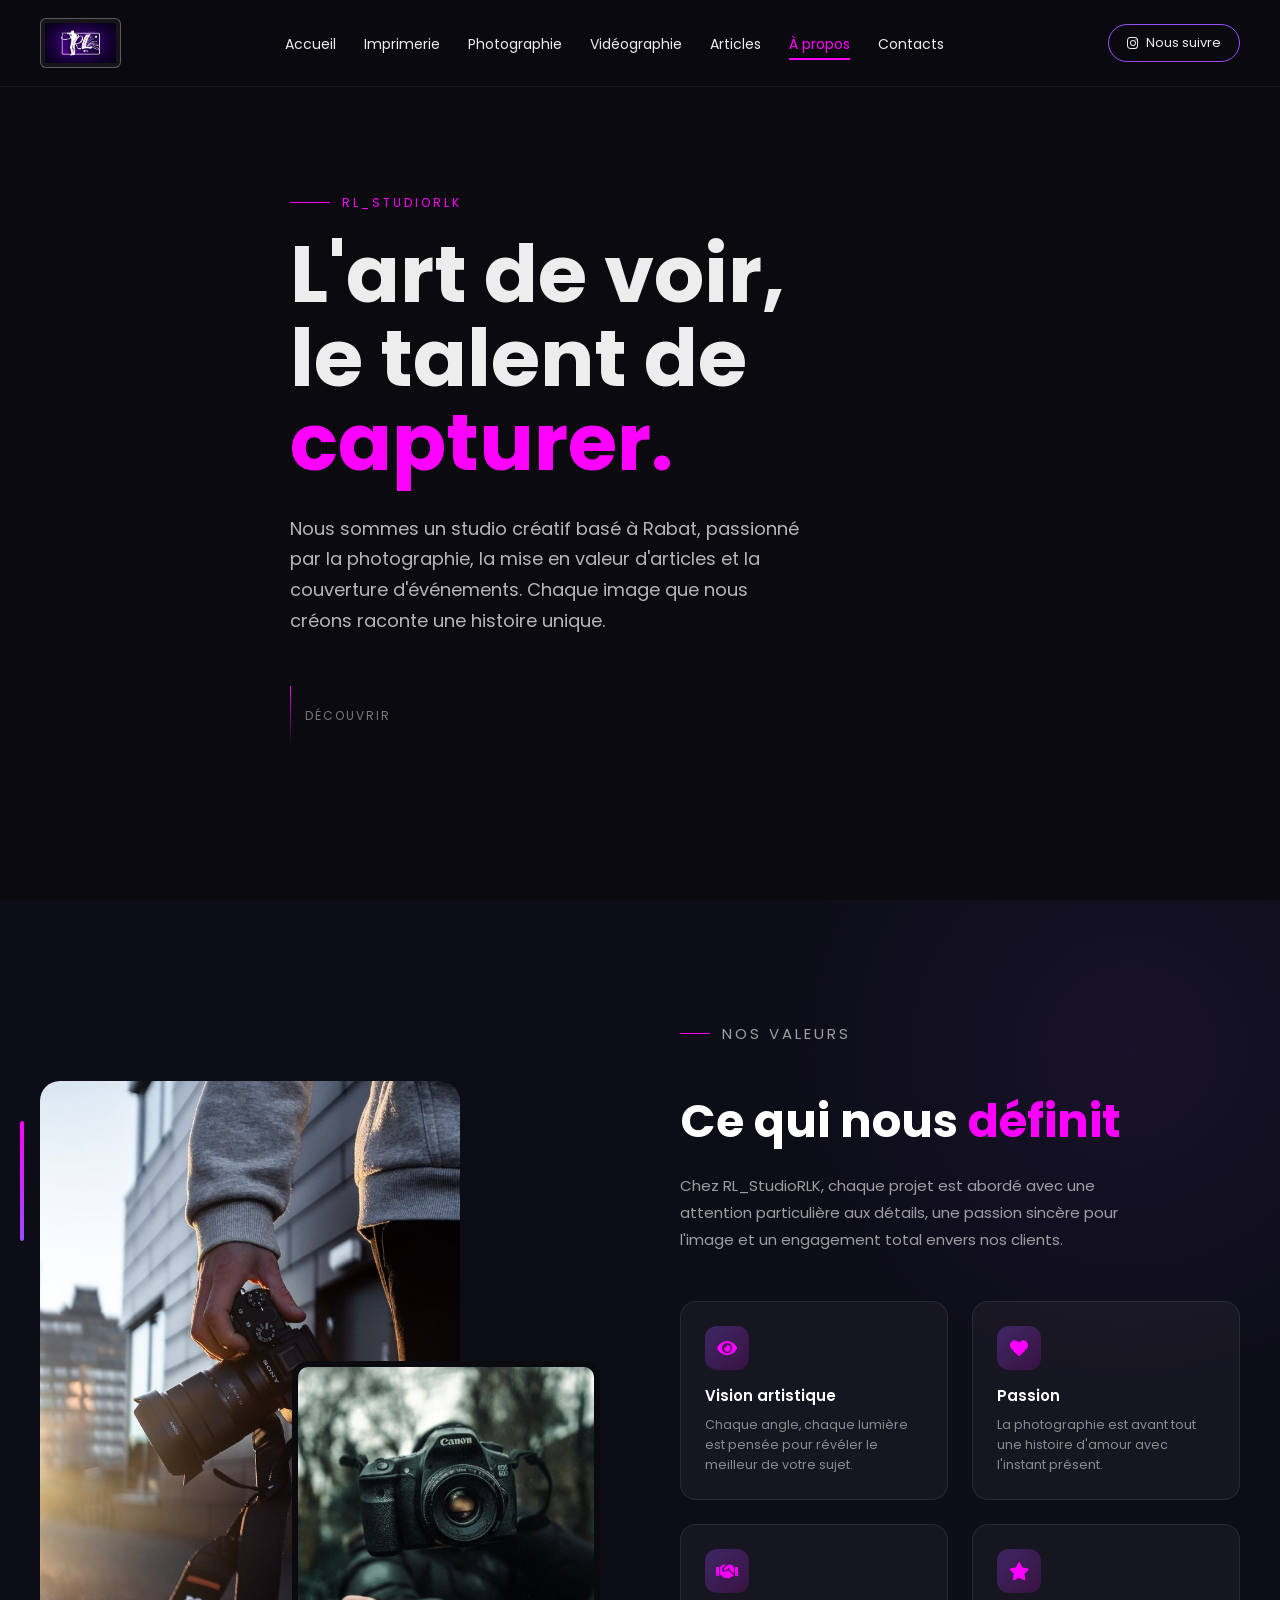
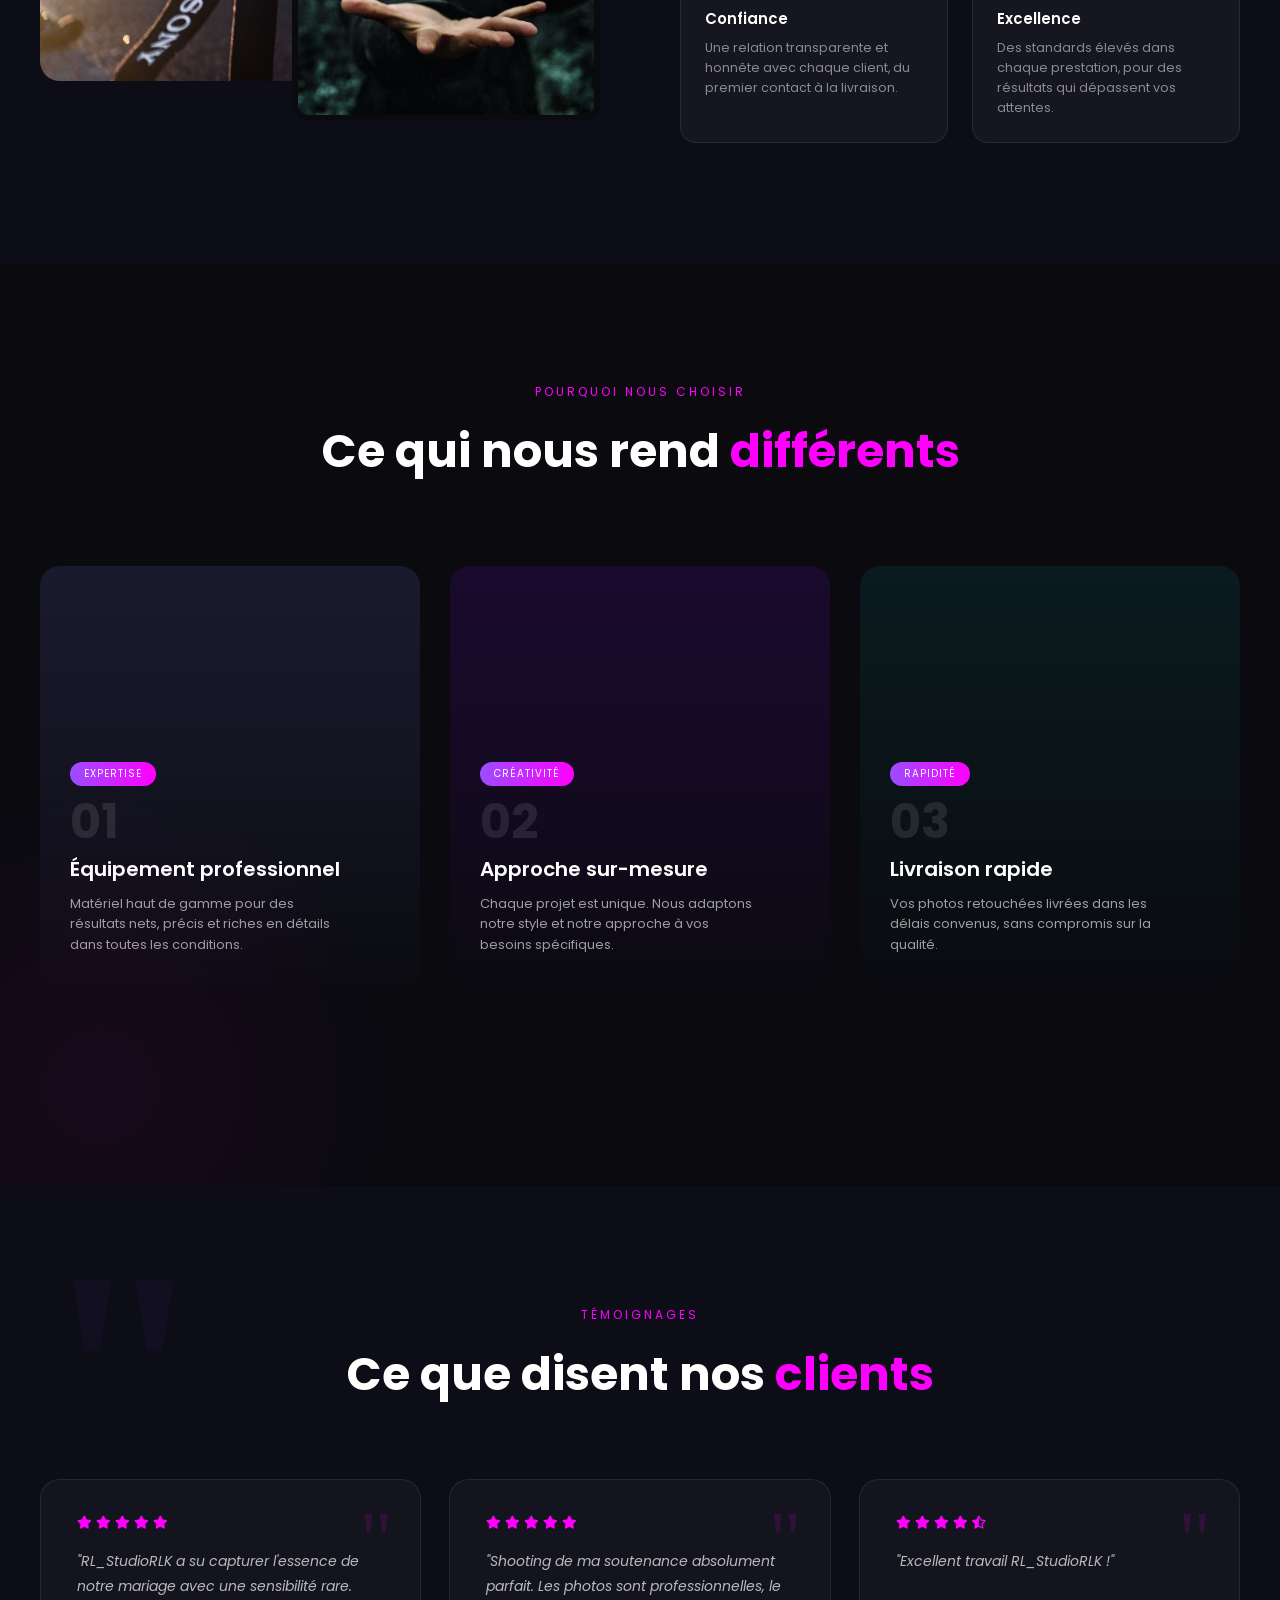
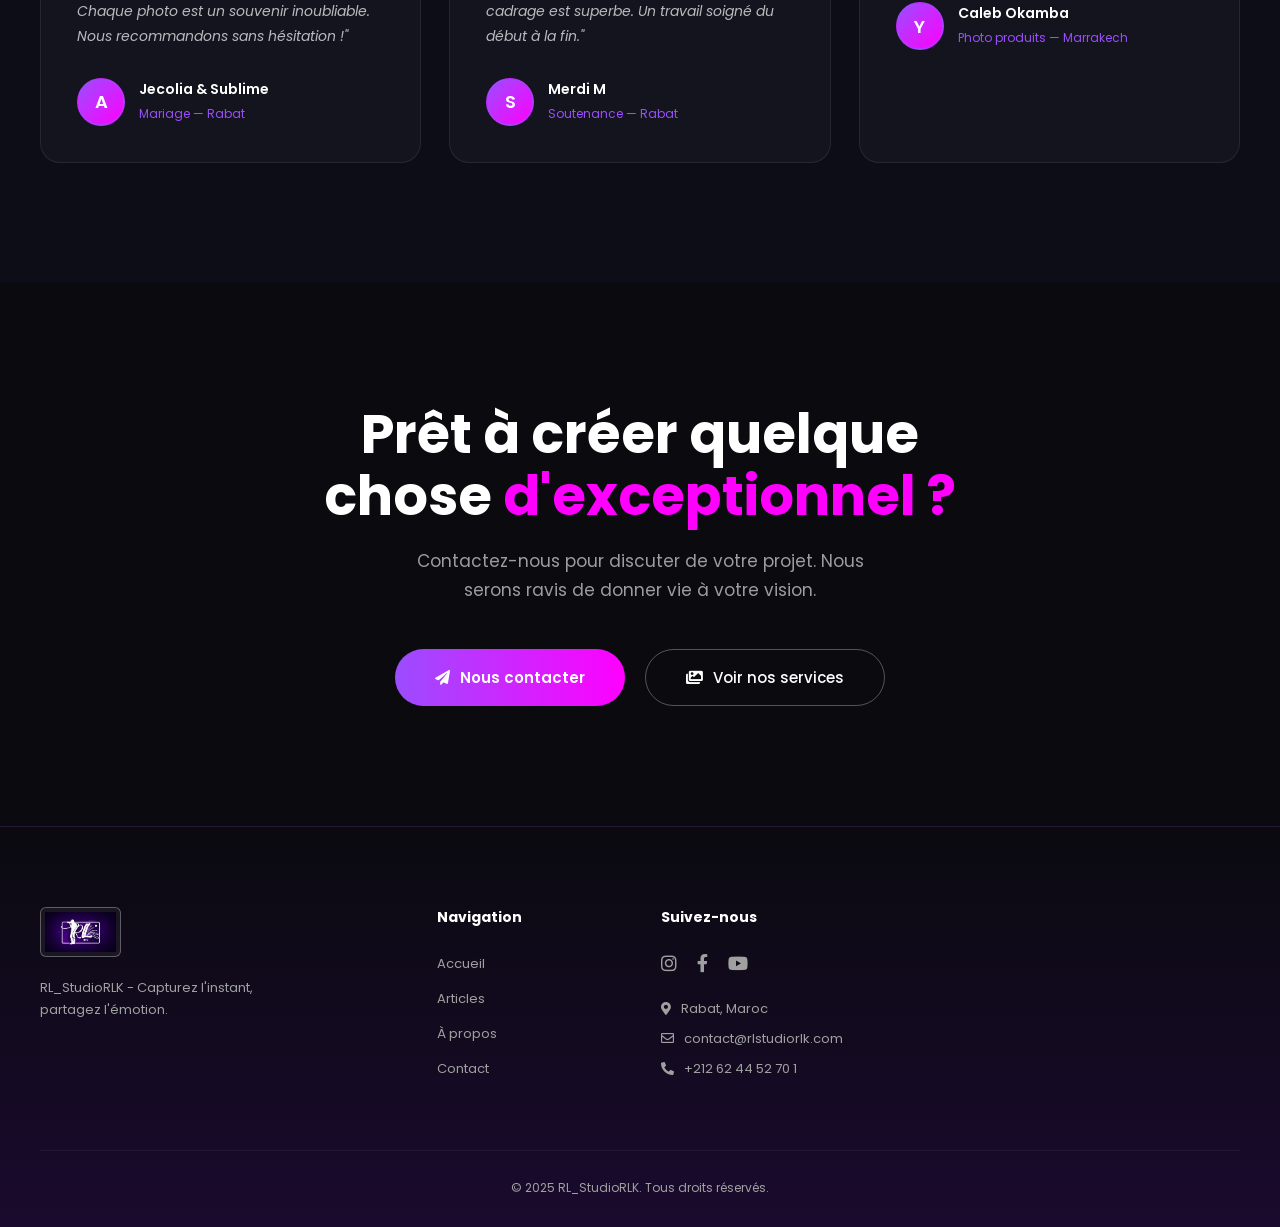
==== commit 25dac7f0: "Mise à jour du site" ====
--- a/a propos.html
+++ b/a propos.html
@@ -871,12 +871,12 @@
                         <i class="fas fa-star"></i><i class="fas fa-star"></i><i class="fas fa-star"></i><i class="fas fa-star"></i><i class="fas fa-star-half-alt"></i>
                     </div>
                     <blockquote>
-                        "Le shooting de nos produits a dépassé toutes nos attentes. Les images mettent parfaitement en valeur notre collection. Merci pour votre créativité !"
+                        "Excellent travail RL_StudioRLK !"
                     </blockquote>
                     <div class="temoignage-author">
                         <div class="author-avatar">Y</div>
                         <div class="author-info">
-                            <h5>Youssef M.</h5>
+                            <h5>Caleb Okamba</h5>
                             <span>Photo produits — Marrakech</span>
                         </div>
                     </div>
